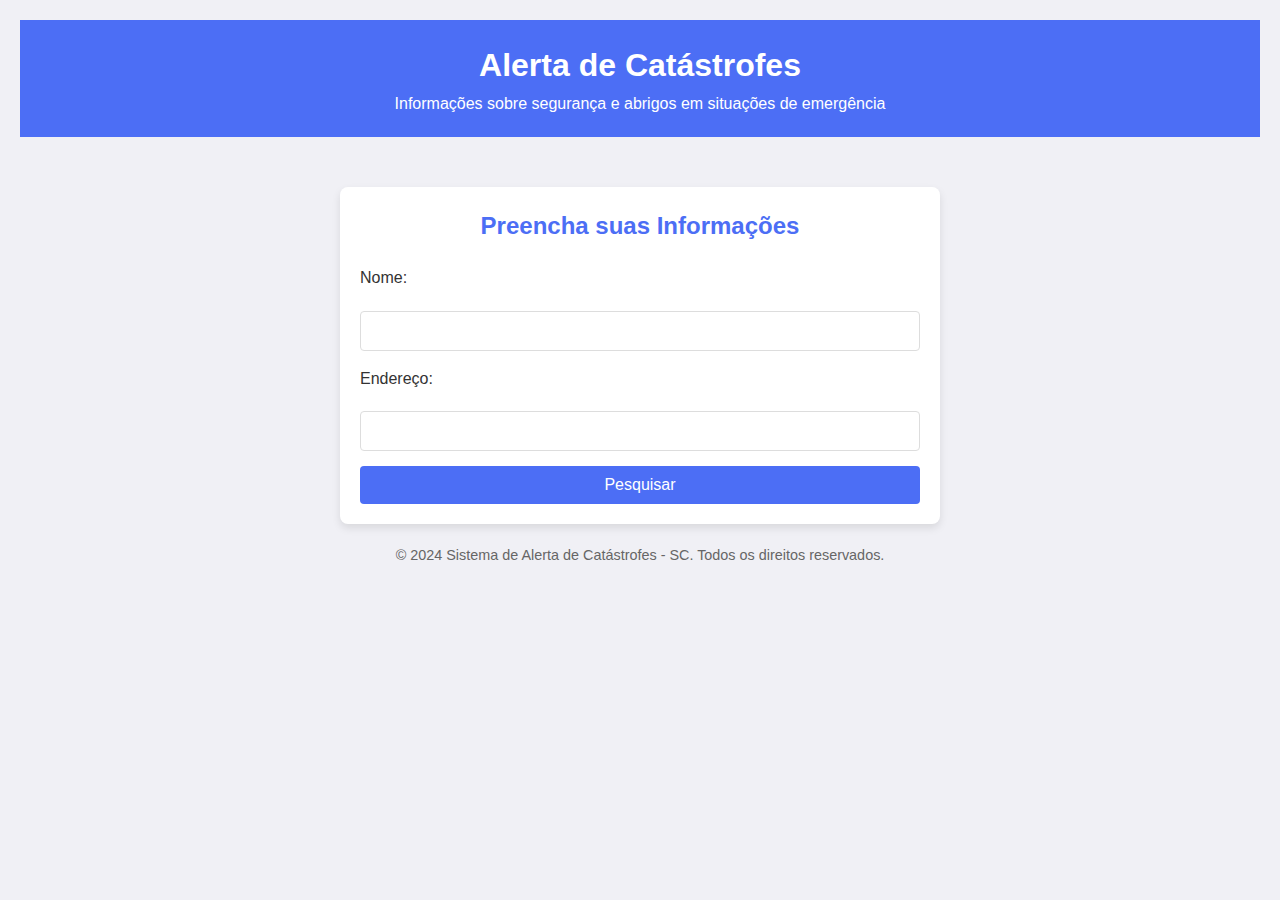
==== index.html @ 07b4b6e5 "add files initial with upload" ====
<!DOCTYPE html>
<html lang="pt-BR">
<head>
    <meta charset="UTF-8">
    <meta name="viewport" content="width=device-width, initial-scale=1.0">
    <title>Alerta de Catástrofes - SC</title>
    <link rel="stylesheet" href="style.css">
</head>
<body>
    <header>
        <h1>Alerta de Catástrofes</h1>
        <p>Informações sobre segurança e abrigos em situações de emergência</p>
    </header>

    <!-- Formulário de Nome e Endereço -->
    <main>
        <section class="form-section">
            <h2>Preencha suas Informações</h2>
            <form action="mapas.html" method="GET">
                <label for="nome">Nome:</label>
                <input type="text" id="nome" name="nome" required>

                <label for="endereco">Endereço:</label>
                <input type="text" id="endereco" name="endereco" required>

                <button type="submit">Pesquisar</button>
            </form>
        </section>
    </main>

    <footer>
        <p>&copy; 2024 Sistema de Alerta de Catástrofes - SC. Todos os direitos reservados.</p>
    </footer>
</body>
</html>
---- style.css ----
/* Reset básico */
* {
    margin: 0;
    padding: 0;
    box-sizing: border-box;
}

/* Estilos gerais */
body {
    font-family: Arial, sans-serif;
    line-height: 1.6;
    background-color: #f0f0f5;
    color: #333;
    padding: 20px;
}

header {
    text-align: center;
    padding: 20px;
    background-color: #4c6ef5;
    color: #fff;
}

header h1 {
    font-size: 2rem;
}

header p {
    font-size: 1rem;
}

/* Estilos para o Formulário */
main {
    max-width: 600px;
    margin: 0 auto;
    text-align: center;
}

.form-section {
    margin-top: 50px;
    padding: 20px;
    background-color: #fff;
    border-radius: 8px;
    box-shadow: 0 4px 8px rgba(0, 0, 0, 0.1);
}

.form-section h2 {
    font-size: 1.5rem;
    color: #4c6ef5;
    margin-bottom: 20px;
}

form {
    display: flex;
    flex-direction: column;
    gap: 15px;
}

label {
    font-size: 1rem;
    color: #333;
    text-align: left;
    margin-bottom: 5px;
}

input[type="text"] {
    padding: 10px;
    font-size: 1rem;
    border: 1px solid #ddd;
    border-radius: 4px;
    width: 100%;
}

button[type="submit"] {
    padding: 10px;
    font-size: 1rem;
    color: #fff;
    background-color: #4c6ef5;
    border: none;
    border-radius: 4px;
    cursor: pointer;
    transition: background-color 0.3s;
}

button[type="submit"]:hover {
    background-color: #3a56c5;
}

/* Seções principais */
.info-section, .map-section, .contact-section {
    margin-bottom: 20px;
    margin-top: 20px;
    padding: 20px;
   
    background-color: #fff;
    border-radius: 8px;
    box-shadow: 0 4px 8px rgba(0, 0, 0, 0.1);
}

h2 {
    font-size: 1.5rem;
    color: #4c6ef5;
    margin-bottom: 10px;
}

ul {
    list-style-type: disc;
    padding-left: 20px;
}

.map-container {
    margin-top: 10px;
}

.map-container iframe {
    width: 100%;
    height: 300px;
    border: 0;
    border-radius: 8px;
}

/* Seção de contato */
.contact-section ul {
    list-style-type: none;
    padding: 0;
}

.contact-section ul li {
    font-size: 1rem;
    margin-bottom: 5px;
}

footer {
    text-align: center;
    margin-top: 20px;
    font-size: 0.9rem;
    color: #666;
}
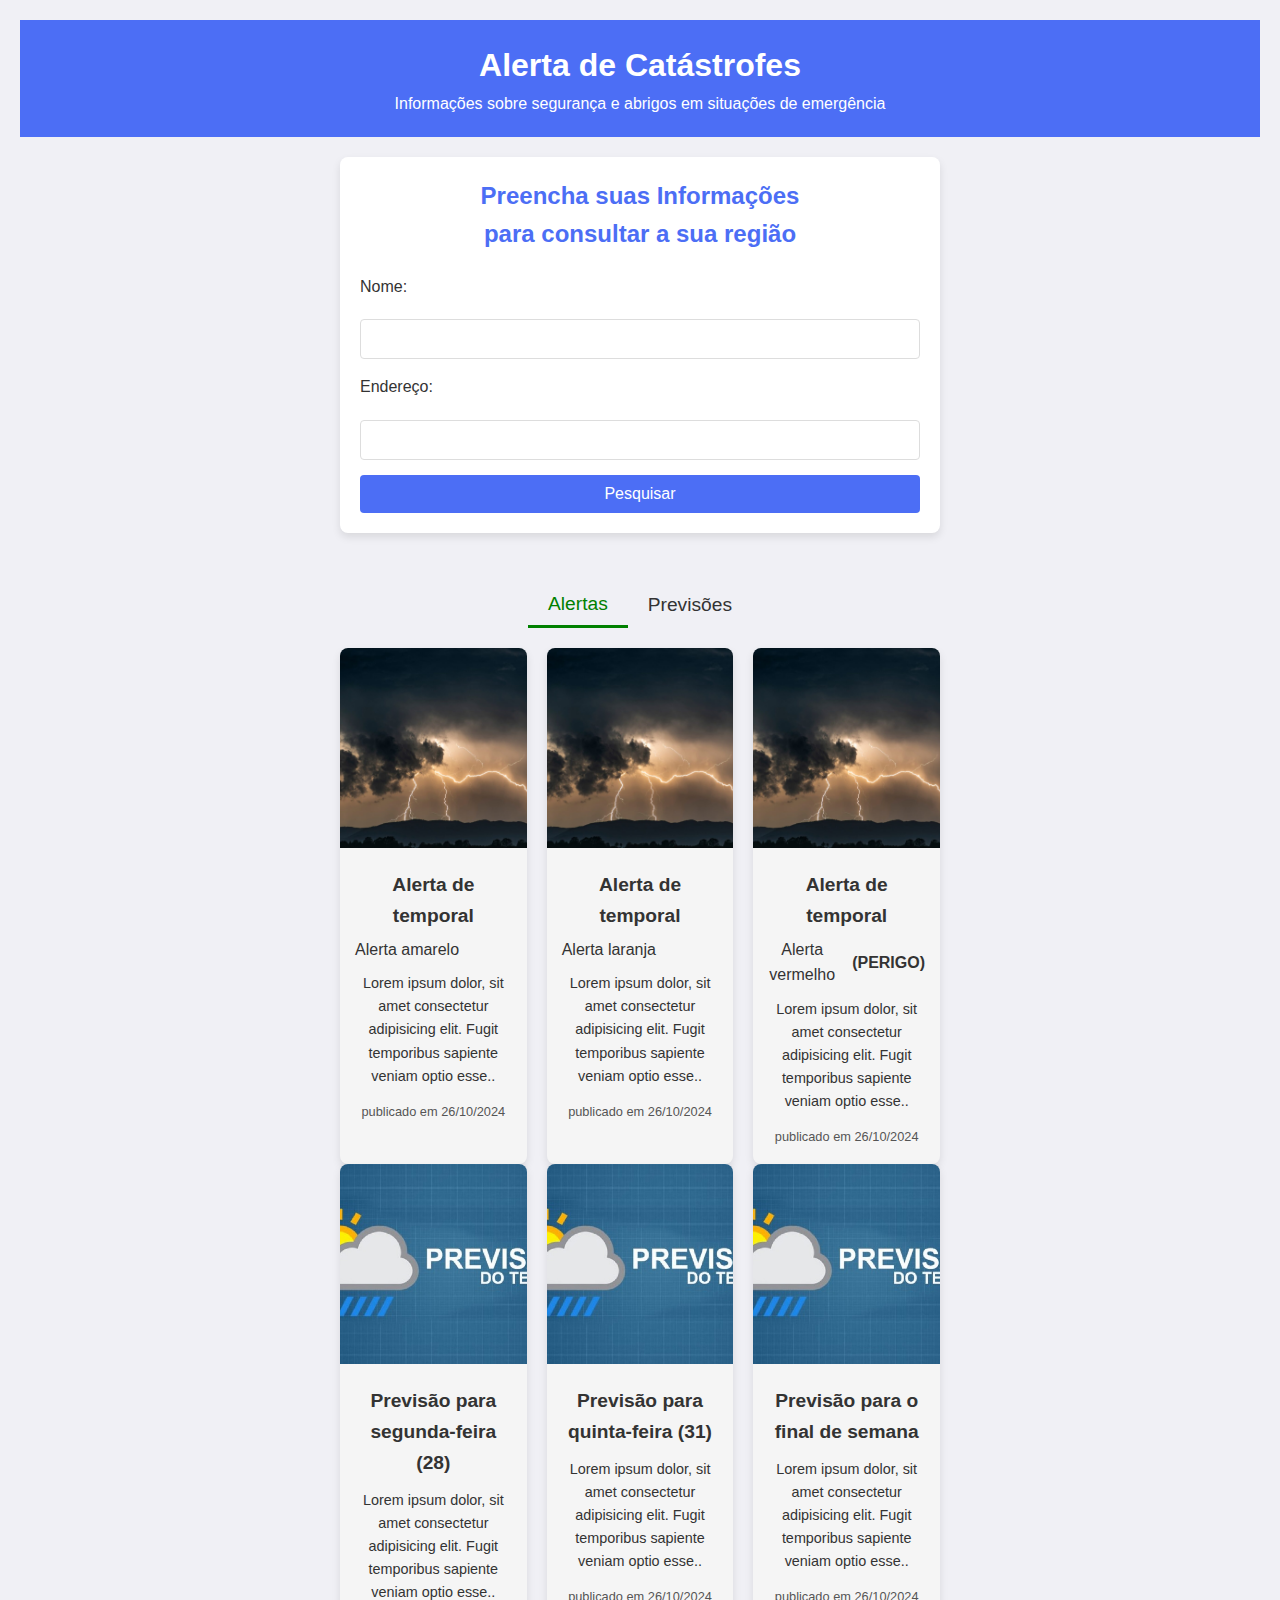
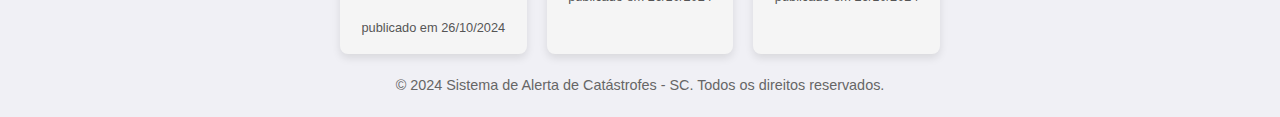
==== commit bcf334e9: "new files" ====
--- a/index.html
+++ b/index.html
@@ -15,7 +15,7 @@
     <!-- Formulário de Nome e Endereço -->
     <main>
         <section class="form-section">
-            <h2>Preencha suas Informações</h2>
+            <h2>Preencha suas Informações<br>para consultar a sua região</h2>
             <form action="mapas.html" method="GET">
                 <label for="nome">Nome:</label>
                 <input type="text" id="nome" name="nome" required>
@@ -26,11 +26,76 @@
                 <button type="submit">Pesquisar</button>
             </form>
         </section>
+
+        <!-- Seção de Alertas e Previsões -->
+        <section id="alertas">
+            <div class="container">
+                <nav>
+                    <button data-tab-button="alerta" class="tab__button tab__button--is-active">Alertas</button>
+                    <button data-tab-button="previsao" class="tab__button">Previsões</button>
+                </nav>
+                <ul  data-tab-id="alerta" class="tab__content tab__content--is-active">
+                    <li class="card-index" id="amarelo">
+                        <img src="imagens/temporal.jpeg" alt="Tempestade">
+                        <div class="card-content">
+                            <h3>Alerta de temporal</h3>
+                            <span>Alerta amarelo<div class="alert"></div></span>
+                            <p>Lorem ipsum dolor, sit amet consectetur adipisicing elit. Fugit temporibus sapiente veniam optio esse..</p>
+                            <time>publicado em 26/10/2024</time>
+                        </div>
+                    </li>
+                    <li class="card-index" id="laranja">
+                        <img src="imagens/temporal.jpeg" alt="Tempestade">
+                        <div class="card-content">
+                            <h3>Alerta de temporal</h3>
+                            <span>Alerta laranja<div class="alert"></div></span>
+                            <p>Lorem ipsum dolor, sit amet consectetur adipisicing elit. Fugit temporibus sapiente veniam optio esse..</p>
+                            <time>publicado em 26/10/2024</time>
+                        </div>
+                    </li>
+                    <li  class="card-index" id="vermelho">
+                        <img src="imagens/temporal.jpeg" alt="Tempestade">
+                        <div class="card-content">
+                            <h3>Alerta de temporal</h3>
+                            <span>Alerta vermelho<div class="alert"></div><strong>(PERIGO)</strong></span>
+                            <p>Lorem ipsum dolor, sit amet consectetur adipisicing elit. Fugit temporibus sapiente veniam optio esse..</p>
+                            <time>publicado em 26/10/2024</time>
+                        </div>
+                    </li>
+                </ul>
+                <ul data-tab-id="previsao" class="tab__content">
+                    <li class="card-index">
+                        <img src="imagens/previsão.jpg" alt="Previsão do tempo">
+                        <div class="card-content">
+                            <h3>Previsão para segunda-feira (28)</h3>
+                            <p>Lorem ipsum dolor, sit amet consectetur adipisicing elit. Fugit temporibus sapiente veniam optio esse..</p>
+                            <time>publicado em 26/10/2024</time>
+                        </div>
+                    </li>
+                    <li class="card-index">
+                        <img src="imagens/previsão.jpg" alt="Previsão do tempo">
+                        <div class="card-content">
+                            <h3>Previsão para quinta-feira (31)</h3>
+                            <p>Lorem ipsum dolor, sit amet consectetur adipisicing elit. Fugit temporibus sapiente veniam optio esse..</p>
+                            <time>publicado em 26/10/2024</time>
+                        </div>
+                    </li>
+                    <li class="card-index">
+                        <img src="imagens/previsão.jpg" alt="Previsão do tempo">
+                        <div class="card-content">
+                            <h3>Previsão para o final de semana</h3>
+                            <p>Lorem ipsum dolor, sit amet consectetur adipisicing elit. Fugit temporibus sapiente veniam optio esse..</p>
+                            <time>publicado em 26/10/2024</time>
+                        </div>
+                    </li>
+                </ul>
+            </div>
+        </section>
     </main>
 
     <footer>
         <p>&copy; 2024 Sistema de Alerta de Catástrofes - SC. Todos os direitos reservados.</p>
     </footer>
+    <script src="script.js"></script>
 </body>
 </html>
-
--- a/style.css
+++ b/style.css
@@ -16,6 +16,7 @@
 
 header {
     text-align: center;
+    margin-bottom: 20px;
     padding: 20px;
     background-color: #4c6ef5;
     color: #fff;
@@ -86,6 +87,132 @@
     background-color: #3a56c5;
 }
 
+
+/* Estilos para o Formulário */
+.form-section {
+    max-width: 600px;
+   
+    margin: 0 auto;
+    padding: 20px;
+    background-color: #fff;
+    border-radius: 8px;
+    box-shadow: 0 4px 8px rgba(0, 0, 0, 0.1);
+}
+
+
+/* Estilos para o Formulário */
+.form-section {
+    max-width: 600px;
+    margin: 0 auto;
+    padding: 20px;
+    background-color: #fff;
+    border-radius: 8px;
+    box-shadow: 0 4px 8px rgba(0, 0, 0, 0.1);
+}
+
+/* Estilos para a Seção de Alertas */
+#alertas {
+    margin-top: 50px;
+}
+
+.container {
+    max-width: 1000px;
+    margin: 0 auto;
+}
+
+nav {
+    display: flex;
+    justify-content: center;
+    margin-bottom: 20px;
+}
+
+.tab__button {
+    background: none;
+    border: none;
+    font-size: 1.2rem;
+    padding: 10px 20px;
+    cursor: pointer;
+    color: #333;
+}
+
+.tab__button--is-active {
+    color: green;
+    border-bottom: 3px solid green;
+}
+
+.tab__content {
+    display: none;
+    list-style: none;
+    padding: 0;
+    display: flex;
+    gap: 20px;
+    justify-content: center;
+}
+
+.tab__content--is-active {
+    display: flex;
+}
+
+.card-index {
+    width: 300px;
+    background-color: #f5f5f5;
+    border-radius: 8px;
+    box-shadow: 0 4px 8px rgba(0, 0, 0, 0.1);
+    overflow: hidden;
+}
+
+li img {
+    width: 100%;
+    height: 200px;
+    object-fit: cover;
+}
+
+.card-content {
+    padding: 15px;
+}
+
+.card-content h3 {
+    font-size: 1.2rem;
+    margin-bottom: 5px;
+}
+
+.card-content span {
+    display: flex;
+    align-items: center;
+    gap: 5px;
+}
+
+.alert {
+    display: inline-block;
+    width: 10px;
+    height: 10px;
+    border-radius: 50%;
+}
+
+.amarelo {
+    background-color: yellow;
+}
+
+.laranja {
+    background-color: orange;
+}
+
+.vermelho {
+    background-color: red;
+}
+
+.card-content p {
+    font-size: 0.9rem;
+    margin: 10px 0;
+}
+
+.card-content time {
+    font-size: 0.8rem;
+    color: #555;
+}
+
+
+
 /* Seções principais */
 .info-section, .map-section, .contact-section {
     margin-bottom: 20px;
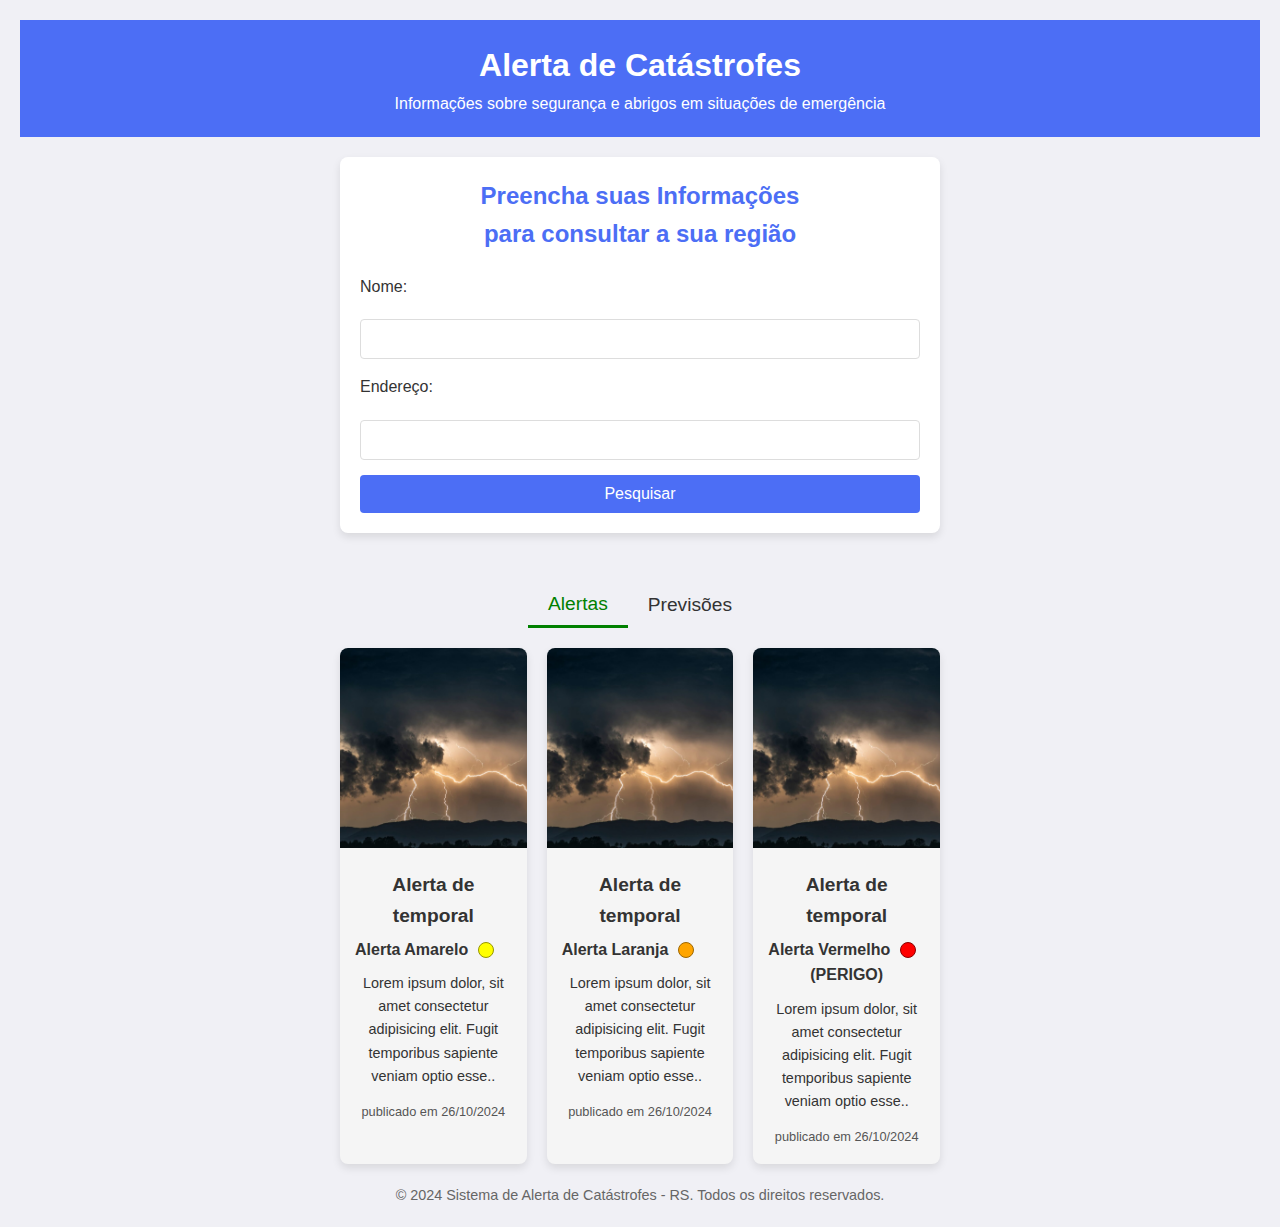
==== commit 66200c44: "add icons and buttons" ====
--- a/index.html
+++ b/index.html
@@ -39,7 +39,7 @@
                         <img src="imagens/temporal.jpeg" alt="Tempestade">
                         <div class="card-content">
                             <h3>Alerta de temporal</h3>
-                            <span>Alerta amarelo<div class="alert"></div></span>
+                            <span><b>Alerta Amarelo</b><div class="alert"></div></span>
                             <p>Lorem ipsum dolor, sit amet consectetur adipisicing elit. Fugit temporibus sapiente veniam optio esse..</p>
                             <time>publicado em 26/10/2024</time>
                         </div>
@@ -48,7 +48,7 @@
                         <img src="imagens/temporal.jpeg" alt="Tempestade">
                         <div class="card-content">
                             <h3>Alerta de temporal</h3>
-                            <span>Alerta laranja<div class="alert"></div></span>
+                            <span><b>Alerta Laranja</b><div class="alert"></div></span>
                             <p>Lorem ipsum dolor, sit amet consectetur adipisicing elit. Fugit temporibus sapiente veniam optio esse..</p>
                             <time>publicado em 26/10/2024</time>
                         </div>
@@ -57,7 +57,8 @@
                         <img src="imagens/temporal.jpeg" alt="Tempestade">
                         <div class="card-content">
                             <h3>Alerta de temporal</h3>
-                            <span>Alerta vermelho<div class="alert"></div><strong>(PERIGO)</strong></span>
+                            <span><b>Alerta Vermelho</b> <div class="alert"></div></span>
+                            <strong>(PERIGO)</strong>
                             <p>Lorem ipsum dolor, sit amet consectetur adipisicing elit. Fugit temporibus sapiente veniam optio esse..</p>
                             <time>publicado em 26/10/2024</time>
                         </div>
@@ -72,7 +73,7 @@
                             <time>publicado em 26/10/2024</time>
                         </div>
                     </li>
-                    <li class="card-index">
+                    <li class="card-index" >
                         <img src="imagens/previsão.jpg" alt="Previsão do tempo">
                         <div class="card-content">
                             <h3>Previsão para quinta-feira (31)</h3>
@@ -94,7 +95,7 @@
     </main>
 
     <footer>
-        <p>&copy; 2024 Sistema de Alerta de Catástrofes - SC. Todos os direitos reservados.</p>
+        <p>&copy; 2024 Sistema de Alerta de Catástrofes - RS. Todos os direitos reservados.</p>
     </footer>
     <script src="script.js"></script>
 </body>
--- a/style.css
+++ b/style.css
@@ -144,13 +144,37 @@
     display: none;
     list-style: none;
     padding: 0;
-    display: flex;
+    
     gap: 20px;
     justify-content: center;
 }
 
 .tab__content--is-active {
     display: flex;
+    grid-template-columns: repeat(3, 1fr);
+    gap: 20px;
+}
+
+.tab__content span .alert{
+    width: 16px;
+    height: 16px;
+    border-radius: 50%;
+    margin: 0 5px;
+}
+
+#amarelo .alert{
+    background-color: rgb(255, 255, 0);
+    border: 1px solid rgb(150, 150, 0);
+}
+
+#laranja .alert{
+    background-color: orange;
+    border: 1px solid rgb(158, 103, 0);
+}
+
+#vermelho .alert{
+    background-color: red;
+    border: 1px solid rgb(139, 0, 0);
 }
 
 .card-index {
@@ -159,6 +183,7 @@
     border-radius: 8px;
     box-shadow: 0 4px 8px rgba(0, 0, 0, 0.1);
     overflow: hidden;
+    flex-direction: row;
 }
 
 li img {
@@ -211,6 +236,18 @@
     color: #555;
 }
 
+/* Layout responsivo para dispositivos móveis */
+@media (max-width: 768px) {
+    .tab__content {
+        flex-direction: column; /* Define que os cards fiquem em uma coluna em telas pequenas */
+        align-items: center;
+    }
+    
+    li {
+        width: 90%; /* Ajusta a largura dos cards para caber melhor em telas pequenas */
+    }
+}
+
 
 
 /* Seções principais */
